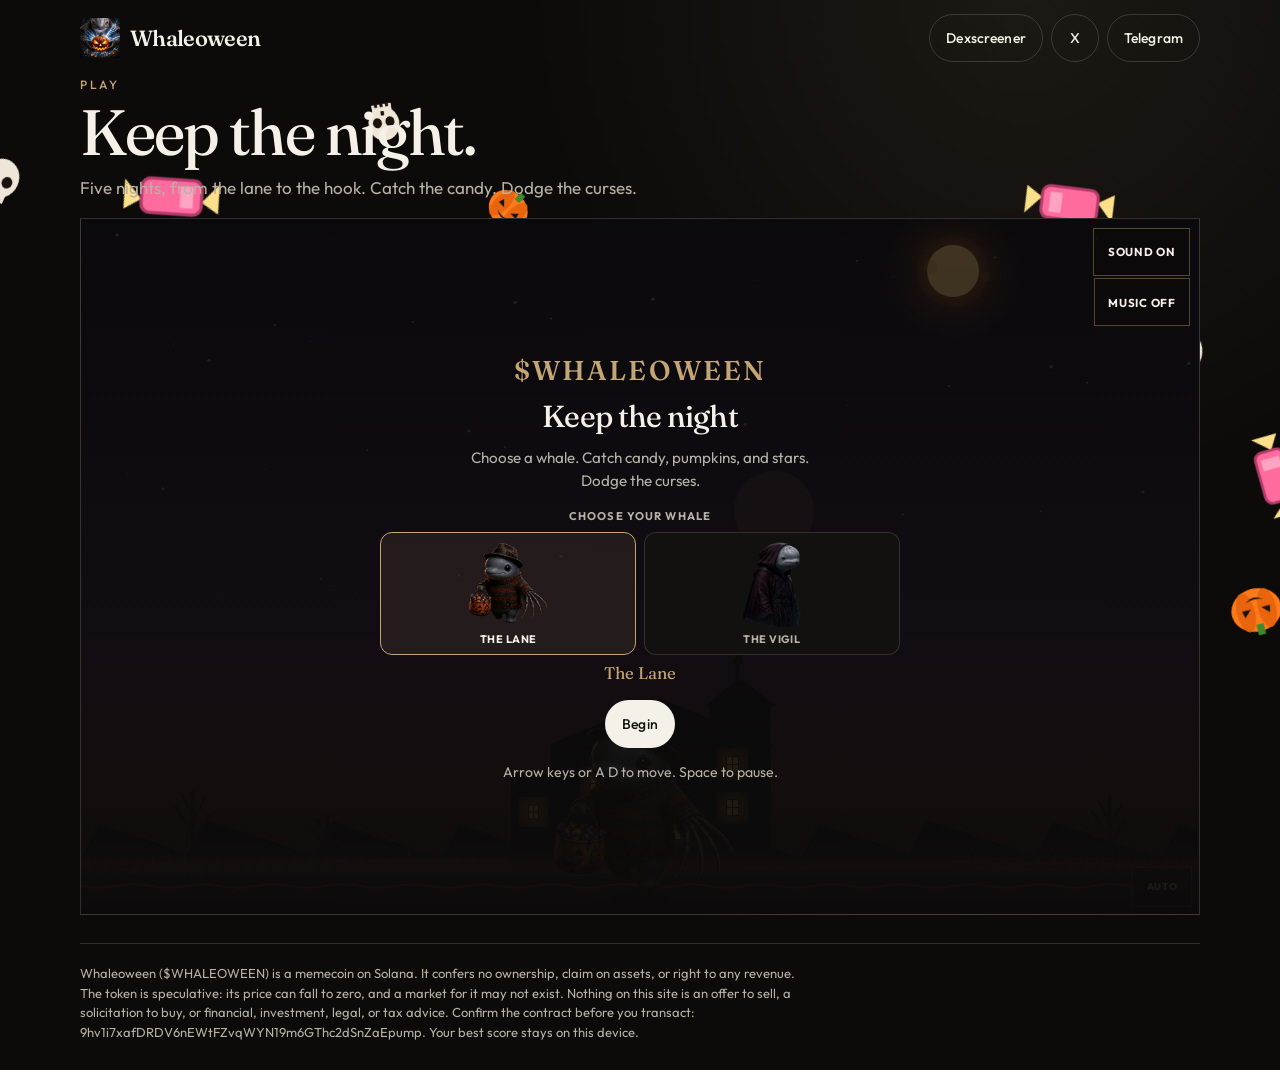
==== play/index.html @ c5975f63 "Add the treat hunt, songs, and live token details. Co-authored-by: Cursor <cursoragent@cursor.com>" ====
<!DOCTYPE html>
<html lang="en">
<head>
  <meta charset="utf-8">
  <meta name="viewport" content="width=device-width, initial-scale=1, viewport-fit=cover">
  <title>Keep the night — Whaleoween</title>
  <meta name="description" content="Keep the night. A five-night treat hunt for Whaleoween.">
  <meta name="theme-color" content="#0c0b0a">
  <meta name="color-scheme" content="dark">
  <meta name="apple-mobile-web-app-status-bar-style" content="black-translucent">
  <link rel="icon" href="data:image/svg+xml,%3Csvg xmlns='http://www.w3.org/2000/svg' viewBox='0 0 32 32'%3E%3Crect width='32' height='32' fill='%230c0b0a'/%3E%3Ctext x='16' y='22' text-anchor='middle' font-size='16' fill='%23f6f1e8' font-family='Georgia'%3EW%3C/text%3E%3C/svg%3E">
  <link rel="preconnect" href="https://fonts.googleapis.com">
  <link rel="preconnect" href="https://fonts.gstatic.com" crossorigin>
  <link href="https://fonts.googleapis.com/css2?family=Fraunces:opsz,wght@9..144,460;9..144,560&family=Outfit:wght@400;500;700;800&display=swap" rel="stylesheet">
  <link rel="stylesheet" href="game.css">
</head>
<body>
  <div class="page">
    <header>
      <a class="brand" href="../"><img src="../assets/mark.jpg" width="600" height="600" alt="">Whaleoween</a>
      <nav class="nav" aria-label="Whaleoween">
        <a class="btn" href="https://dexscreener.com/solana/9hv1i7xafDRDV6nEWtFZvqWYN19m6GThc2dSnZaEpump" target="_blank" rel="noopener noreferrer">Dexscreener<span class="sr"> (opens in a new tab)</span></a>
        <a class="btn" href="https://x.com/i/communities/2011205966444847116" target="_blank" rel="noopener noreferrer">X<span class="sr"> (opens in a new tab)</span></a>
        <a class="btn" href="https://t.me/getreadygo12" target="_blank" rel="noopener noreferrer">Telegram<span class="sr"> (opens in a new tab)</span></a>
      </nav>
    </header>
    <main>
      <section class="game-section" id="play">
        <div class="section-head">
          <p class="eyebrow">Play</p>
          <h1>Keep the night.</h1>
          <p>Five nights, from the lane to the hook. Catch the candy. Dodge the curses.</p>
        </div>
        <div class="game-shell">
          <div class="game-stage" aria-label="Whaleoween treat hunt">
            <canvas id="game" width="900" height="560" tabindex="0" aria-label="Game canvas. Arrow keys or A and D move. Space pauses."></canvas>
            <div class="game-overlay" id="overlay" data-screen="start">
              <div class="game-panel game-panel-start" id="panel-start">
                <p class="game-brand">$WHALEOWEEN</p>
                <h2>Keep the night</h2>
                <p class="game-lede">Choose a whale. Catch candy, pumpkins, and stars. Dodge the curses.</p>
                <div class="char-pick" id="char-pick">
                  <p class="char-pick-label">Choose your whale</p>
                  <div class="char-pick-grid" id="char-pick-grid" role="listbox" aria-label="Playable whales"></div>
                  <p class="char-pick-name" id="char-pick-name">The Lane</p>
                </div>
                <button class="btn" type="button" id="btn-start">Begin</button>
                <p class="game-hint">Arrow keys or A D to move. Space to pause.</p>
              </div>
              <div class="game-panel" id="panel-pause" hidden>
                <h2>The night waits</h2>
                <p class="game-lede">Resume when you are ready.</p>
                <div class="game-pause-actions">
                  <button class="btn" type="button" id="btn-resume">Resume</button>
                  <button class="btn btn-ghost" type="button" id="btn-pause-quit">Leave the lane</button>
                </div>
              </div>
              <div class="game-panel" id="panel-over" hidden>
                <p class="game-brand">$WHALEOWEEN</p>
                <h2 id="over-title">Dawn almost</h2>
                <p class="game-scoreline">Score <span id="final-score">0</span></p>
                <p class="game-best">Best <span id="best-score">0</span></p>
                <p class="game-lede" id="over-blurb">The lane will remember.</p>
                <button class="btn" type="button" id="btn-again">Play again</button>
              </div>
            </div>
            <div class="game-hud" id="hud" hidden>
              <div class="game-hud-item">
                <span class="game-hud-label">Night</span>
                <span class="game-hud-value" id="hud-level">1/5</span>
              </div>
              <div class="game-hud-item">
                <span class="game-hud-label">Score</span>
                <span class="game-hud-value" id="hud-score">0</span>
              </div>
              <div class="game-hud-item">
                <span class="game-hud-label">Lives</span>
                <span class="game-hud-value game-hud-lives" id="hud-lives">♥♥♥</span>
              </div>
              <div class="game-hud-item">
                <span class="game-hud-label">Time</span>
                <span class="game-hud-value" id="hud-time">40</span>
              </div>
              <div class="game-hud-item game-hud-combo">
                <span class="game-hud-label">Combo</span>
                <span class="game-hud-value" id="hud-combo">—</span>
              </div>
              <div class="game-hud-item game-hud-power">
                <span class="game-hud-label">Power</span>
                <span class="game-hud-value game-hud-power-val" id="hud-power">—</span>
              </div>
            </div>
            <button class="game-pause-btn" type="button" id="btn-pause" hidden>Pause</button>
            <button class="game-music" type="button" id="btn-music" aria-pressed="false">Music Off</button>
            <button class="game-mute" type="button" id="btn-mute" aria-pressed="false">Sound On</button>
            <button class="game-quality" type="button" id="btn-quality" aria-label="Graphics quality">Auto</button>
          </div>
          <p class="game-touch-hint" id="touch-hint" hidden>Slide to steer. The whale follows your finger.</p>
        </div>
      </section>
    </main>
    <footer>
      <p>Whaleoween ($WHALEOWEEN) is a memecoin on Solana. It confers no ownership, claim on assets, or right to any revenue. The token is speculative: its price can fall to zero, and a market for it may not exist. Nothing on this site is an offer to sell, a solicitation to buy, or financial, investment, legal, or tax advice. Confirm the contract before you transact: 9hv1i7xafDRDV6nEWtFZvqWYN19m6GThc2dSnZaEpump. Your best score stays on this device.</p>
    </footer>
  </div>
  <script src="../fall.js"></script>
  <script src="game.js"></script>
</body>
</html>
---- play/game.css ----
:root {
  --bg: #0c0b0a;
  --fg: #f6f1e8;
  --cream: #f6f1e8;
  --muted: #b7b1a6;
  --gold: #c4a574;
  --accent: #c4a574;
  --ink: #161412;
  --line: rgba(246, 241, 232, 0.16);
  --pumpkin: #e07a22;
  --candy: #f0d7a2;
  --curse: #d45b6a;
  --font-display: Fraunces, Georgia, serif;
  --font-body: Outfit, "Segoe UI", sans-serif;
  --ease: cubic-bezier(0.2, 0.7, 0.2, 1);
  --pad: max(20px, env(safe-area-inset-left));
  --pad-r: max(20px, env(safe-area-inset-right));
}

*, *::before, *::after { box-sizing: border-box; }

html {
  -webkit-text-size-adjust: 100%;
  text-size-adjust: 100%;
}

body {
  margin: 0;
  background:
    radial-gradient(900px 420px at 80% -10%, rgba(196, 165, 116, 0.09), transparent 55%),
    var(--bg);
  color: var(--cream);
  font-family: var(--font-body);
  font-size: 17px;
  line-height: 1.5;
  -webkit-font-smoothing: antialiased;
}

a { color: inherit; }
:focus-visible { outline: 2px solid var(--gold); outline-offset: 3px; }
::selection { background: var(--cream); color: var(--ink); }

.sr {
  position: absolute;
  width: 1px;
  height: 1px;
  padding: 0;
  margin: -1px;
  overflow: hidden;
  clip: rect(0, 0, 0, 0);
  white-space: nowrap;
  border: 0;
}

.fall {
  position: fixed;
  inset: 0;
  z-index: 0;
  width: 100%;
  height: 100%;
  pointer-events: none;
}
.page {
  position: relative;
  z-index: 1;
  width: min(1120px, calc(100% - var(--pad) - var(--pad-r)));
  margin: 0 auto;
}

header {
  display: flex;
  align-items: center;
  justify-content: space-between;
  gap: 16px 24px;
  padding: max(14px, env(safe-area-inset-top)) 0 14px;
}

.brand {
  display: inline-flex;
  align-items: center;
  gap: 10px;
  min-width: 0;
  font-family: Fraunces, Georgia, serif;
  font-weight: 560;
  font-size: 22px;
  letter-spacing: -0.03em;
  text-decoration: none;
  color: inherit;
}
.brand img {
  width: 40px;
  height: 40px;
  max-width: 40px;
  flex: 0 0 auto;
  object-fit: contain;
  background: transparent;
}

.nav { display: flex; flex-wrap: wrap; gap: 8px; }

.btn {
  display: inline-flex;
  align-items: center;
  justify-content: center;
  min-width: 48px;
  min-height: 48px;
  padding: 0 16px;
  border: 1px solid var(--line);
  border-radius: 999px;
  background: var(--cream);
  color: var(--ink);
  font-family: var(--font-body);
  font-size: 14px;
  font-weight: 500;
  letter-spacing: 0.01em;
  text-decoration: none;
  cursor: pointer;
  touch-action: manipulation;
  -webkit-tap-highlight-color: transparent;
}

.nav .btn,
.btn-ghost {
  background: transparent;
  color: var(--cream);
}

.btn:hover { border-color: var(--cream); }
.nav .btn:hover,
.btn-ghost:hover { border-color: var(--cream); }
.btn:active { background: rgba(246, 241, 232, 0.08); }

.section-head { max-width: 36rem; padding-bottom: 18px; }
.eyebrow {
  margin: 0;
  color: var(--gold);
  font-size: 12px;
  font-weight: 500;
  letter-spacing: 0.22em;
  text-transform: uppercase;
}
.section-head h1,
.game-panel h2 {
  margin: 8px 0 0;
  font-family: var(--font-display);
  font-weight: 460;
  letter-spacing: -0.03em;
}
.section-head h1 {
  font-size: clamp(40px, 6vw, 64px);
  line-height: 0.95;
}
.section-head p:last-child {
  margin: 12px 0 0;
  color: var(--muted);
}

footer {
  border-top: 1px solid var(--line);
  margin-top: 28px;
  padding: 20px 0 calc(28px + env(safe-area-inset-bottom));
  color: var(--muted);
  font-size: 13px;
}
footer p { margin: 0; max-width: 46rem; overflow-wrap: anywhere; }

.game-section { overscroll-behavior: contain; }
.game-shell { display: grid; gap: 0.85rem; }

.game-stage {
  position: relative;
  border: 1px solid var(--line);
  background:
    radial-gradient(ellipse 50% 40% at 80% 10%, rgba(196, 165, 116, 0.14), transparent 55%),
    linear-gradient(180deg, #161412 0%, #0c0b0a 100%);
  overflow: hidden;
  aspect-ratio: 900 / 560;
  touch-action: none;
  -webkit-tap-highlight-color: transparent;
  transform: translateZ(0);
  contain: layout paint;
}

#game {
  display: block;
  width: 100%;
  height: 100%;
  touch-action: none;
  outline: none;
  -webkit-user-select: none;
  user-select: none;
}

.game-overlay {
  position: absolute;
  inset: 0;
  z-index: 6;
  display: grid;
  place-items: center;
  align-content: center;
  padding: 0.75rem 1rem;
  overflow-y: auto;
  -webkit-overflow-scrolling: touch;
  background: linear-gradient(180deg, rgba(12, 11, 10, 0.78), rgba(12, 11, 10, 0.92));
}

.game-overlay[hidden],
.game-panel[hidden],
.game-hud[hidden],
.game-touch-hint[hidden],
.game-pause-btn[hidden] { display: none !important; }

.game-panel {
  width: min(420px, 100%);
  text-align: center;
  animation: game-panel-in 0.55s var(--ease) both;
}

.game-panel-start {
  width: min(520px, 100%);
}

.game-panel h2 {
  margin: 0.2rem 0 0.45rem;
  font-size: clamp(1.4rem, 3.5vw, 1.9rem);
}

.game-brand {
  margin: 0;
  font-family: var(--font-display);
  font-weight: 560;
  font-size: clamp(1.3rem, 3vw, 1.7rem);
  letter-spacing: 0.08em;
  color: var(--gold);
}

.game-lede {
  margin: 0 auto 1rem;
  max-width: 34ch;
  color: var(--muted);
  font-size: 0.95rem;
}

.char-pick { display: grid; gap: 0.4rem; margin: 0 0 0.85rem; }
.char-pick-label {
  margin: 0;
  color: var(--muted);
  font-size: 0.7rem;
  font-weight: 700;
  letter-spacing: 0.1em;
  text-transform: uppercase;
}

.char-pick-grid {
  display: grid;
  grid-template-columns: repeat(2, minmax(0, 1fr));
  gap: 0.45rem;
}

.char-option {
  appearance: none;
  border: 1px solid rgba(246, 241, 232, 0.14);
  background: #12110f;
  color: var(--fg);
  min-height: 48px;
  padding: 0.55rem 0.35rem 0.5rem;
  cursor: pointer;
  display: grid;
  gap: 0.35rem;
  justify-items: center;
  border-radius: 12px;
  font-family: var(--font-body);
  -webkit-tap-highlight-color: transparent;
}

.char-option img {
  width: 78px;
  height: 86px;
  object-fit: contain;
  object-position: center bottom;
}
.char-option span {
  font-size: 0.68rem;
  font-weight: 700;
  letter-spacing: 0.04em;
  text-transform: uppercase;
  color: var(--muted);
  line-height: 1.2;
}

.whale-mark {
  width: 76px;
  height: 40px;
  border-radius: 40px 46px 34px 30px;
  background: #8d9198;
  position: relative;
  text-transform: none !important;
  letter-spacing: 0 !important;
  font-size: 0 !important;
}

.whale-mark::before {
  content: "";
  position: absolute;
  left: -8px;
  top: 10px;
  width: 16px;
  height: 18px;
  background: inherit;
  clip-path: polygon(100% 20%, 0 0, 18% 50%, 0 100%, 100% 75%);
}

.whale-mark::after {
  content: "";
  position: absolute;
  left: 18px;
  top: -8px;
  width: 28px;
  height: 10px;
  background: #5c3a22;
  border-radius: 8px 10px 2px 2px;
}

.whale-mark[data-look="vigil"] { background: #f4f0e6; }
.whale-mark[data-look="vigil"]::after {
  left: 14px;
  top: -10px;
  width: 34px;
  height: 16px;
  background: #6e2433;
  border-radius: 16px 16px 4px 4px;
}

.whale-mark[data-look="knight"] { background: #2a2e36; }
.whale-mark[data-look="knight"]::after {
  left: -2px;
  top: 4px;
  width: 18px;
  height: 28px;
  background: #3d245c;
  border-radius: 10px 2px 12px 4px;
  box-shadow: inset 0 0 0 8px transparent, 22px 6px 0 -4px #e07a22;
}

.char-option.is-active {
  border-color: var(--gold);
  background: rgba(196, 165, 116, 0.1);
}

.char-option.is-active span { color: var(--fg); }

.char-pick-name {
  margin: 0;
  font-family: var(--font-display);
  font-size: 1.05rem;
  color: var(--gold);
  min-height: 1.25em;
}

.game-scoreline {
  margin: 0 0 0.35rem;
  font-size: clamp(1.4rem, 3.5vw, 1.9rem);
  font-weight: 700;
  color: var(--candy);
}

.game-best { margin: 0 0 0.65rem; color: var(--muted); }
.game-best span { color: var(--gold); font-weight: 700; }

.game-hint, .game-touch-hint {
  margin: 0.85rem 0 0;
  color: var(--muted);
  font-size: 0.88rem;
}

.game-hud {
  position: absolute;
  top: 0.55rem;
  left: 50%;
  transform: translateX(-50%);
  z-index: 4;
  display: flex;
  flex-wrap: wrap;
  justify-content: center;
  gap: 0.35rem 0.55rem;
  width: min(calc(100% - 11rem), 460px);
  padding: 0.35rem 0.5rem;
  border: 1px solid rgba(196, 165, 116, 0.28);
  background: rgba(12, 11, 10, 0.72);
  pointer-events: none;
  user-select: none;
}

.game-hud-item { display: grid; gap: 0.05rem; justify-items: center; min-width: 2.6rem; }
.game-hud-label {
  color: var(--muted);
  font-size: 0.58rem;
  font-weight: 700;
  letter-spacing: 0.06em;
  text-transform: uppercase;
  line-height: 1;
}
.game-hud-value {
  font-size: 0.95rem;
  font-weight: 800;
  color: var(--gold);
  font-variant-numeric: tabular-nums;
  line-height: 1.15;
}
.game-hud-lives { color: var(--curse); letter-spacing: 0.04em; font-size: 0.88rem; }
.game-hud-value.is-hot { color: var(--pumpkin); }
.game-hud-value.is-urgent { color: var(--curse); }
.game-hud-power-val {
  font-size: 0.78rem !important;
  color: #d7c4a3;
  max-width: 9ch;
  overflow: hidden;
  text-overflow: ellipsis;
  white-space: nowrap;
}

.game-pause-btn,
.game-mute,
.game-music,
.game-quality {
  position: absolute;
  z-index: 5;
  appearance: none;
  border: 1px solid rgba(196, 165, 116, 0.4);
  background: rgba(12, 11, 10, 0.72);
  color: var(--cream);
  font-family: var(--font-body);
  font-size: 0.72rem;
  font-weight: 700;
  letter-spacing: 0.06em;
  text-transform: uppercase;
  min-height: 48px;
  min-width: 48px;
  padding: 0 0.85rem;
  cursor: pointer;
  touch-action: manipulation;
  -webkit-tap-highlight-color: transparent;
}

.game-pause-btn { top: 0.55rem; left: 0.55rem; }
.game-mute { top: 0.55rem; right: 0.55rem; z-index: 7; }
.game-music { top: 3.7rem; right: 0.55rem; z-index: 7; }
.game-music[aria-pressed="true"] {
  color: var(--gold);
  border-color: var(--gold);
}
.game-quality {
  bottom: 0.45rem;
  right: 0.45rem;
  min-height: 40px;
  font-size: 0.62rem;
  opacity: 0.85;
}
.game-mute[aria-pressed="true"] { color: var(--muted); }

.game-pause-actions {
  display: grid;
  gap: 0.65rem;
  justify-items: center;
}
.game-pause-actions .btn { min-width: min(220px, 100%); }

@keyframes game-panel-in {
  from { opacity: 0; transform: translateY(12px); }
  to { opacity: 1; transform: translateY(0); }
}

@media (max-width: 800px) {
  .game-stage { aspect-ratio: 3 / 4; }
  .game-hint { display: none; }
  .game-touch-hint:not([hidden]) { display: block; text-align: center; }
  .game-hud {
    top: 7.6rem;
    width: min(calc(100% - 1rem), 420px);
  }
  .nav .btn { min-height: 44px; padding: 0 12px; }
}

@media (prefers-reduced-motion: reduce) {
  .game-panel { animation: none; }
}
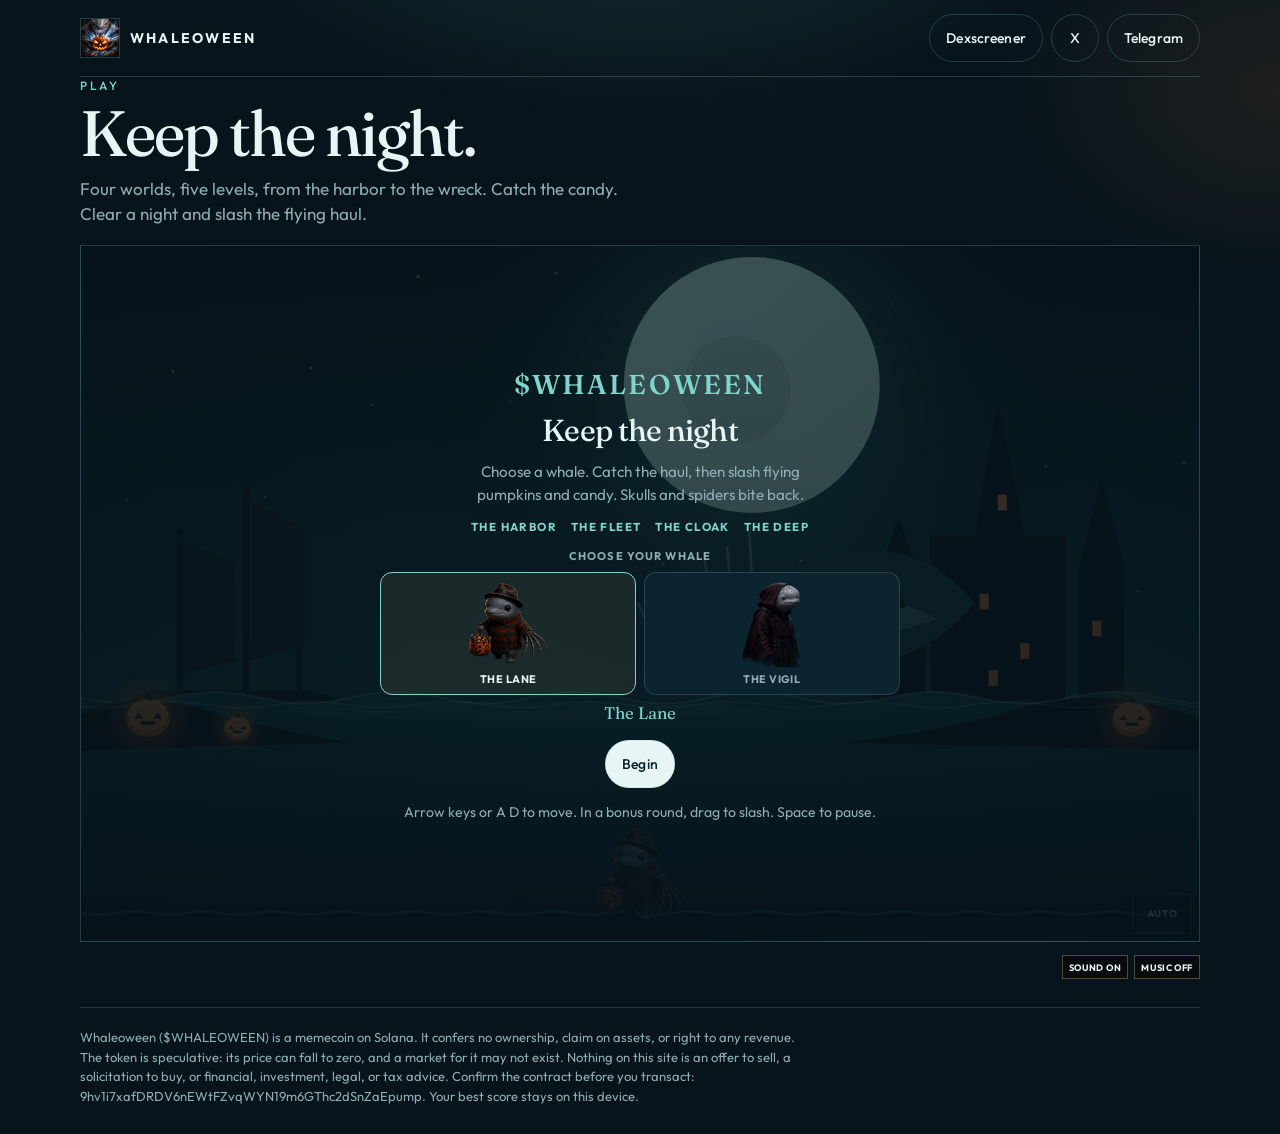
==== commit adefc996: "Give the night an ocean look, a live chart, and an album, and open a bonus round after each level. C" ====
--- a/play/index.html
+++ b/play/index.html
@@ -4,8 +4,8 @@
   <meta charset="utf-8">
   <meta name="viewport" content="width=device-width, initial-scale=1, viewport-fit=cover">
   <title>Keep the night — Whaleoween</title>
-  <meta name="description" content="Keep the night. A five-night treat hunt for Whaleoween.">
-  <meta name="theme-color" content="#0c0b0a">
+  <meta name="description" content="Keep the night. Four ocean worlds and five levels for Whaleoween.">
+  <meta name="theme-color" content="#07141c">
   <meta name="color-scheme" content="dark">
   <meta name="apple-mobile-web-app-status-bar-style" content="black-translucent">
   <link rel="icon" href="data:image/svg+xml,%3Csvg xmlns='http://www.w3.org/2000/svg' viewBox='0 0 32 32'%3E%3Crect width='32' height='32' fill='%230c0b0a'/%3E%3Ctext x='16' y='22' text-anchor='middle' font-size='16' fill='%23f6f1e8' font-family='Georgia'%3EW%3C/text%3E%3C/svg%3E">
@@ -29,30 +29,36 @@
         <div class="section-head">
           <p class="eyebrow">Play</p>
           <h1>Keep the night.</h1>
-          <p>Five nights, from the lane to the hook. Catch the candy. Dodge the curses.</p>
+          <p>Four worlds, five levels, from the harbor to the wreck. Catch the candy. Clear a night and slash the flying haul.</p>
         </div>
         <div class="game-shell">
           <div class="game-stage" aria-label="Whaleoween treat hunt">
-            <canvas id="game" width="900" height="560" tabindex="0" aria-label="Game canvas. Arrow keys or A and D move. Space pauses."></canvas>
+            <canvas id="game" width="900" height="560" tabindex="0" aria-label="Game canvas. Arrow keys or A and D move. Drag to slash in a bonus round. Space pauses."></canvas>
             <div class="game-overlay" id="overlay" data-screen="start">
               <div class="game-panel game-panel-start" id="panel-start">
                 <p class="game-brand">$WHALEOWEEN</p>
                 <h2>Keep the night</h2>
-                <p class="game-lede">Choose a whale. Catch candy, pumpkins, and stars. Dodge the curses.</p>
+                <p class="game-lede">Choose a whale. Catch the haul, then slash flying pumpkins and candy. Skulls and spiders bite back.</p>
+                <ul class="worlds">
+                  <li>The Harbor</li>
+                  <li>The Fleet</li>
+                  <li>The Cloak</li>
+                  <li>The Deep</li>
+                </ul>
                 <div class="char-pick" id="char-pick">
                   <p class="char-pick-label">Choose your whale</p>
                   <div class="char-pick-grid" id="char-pick-grid" role="listbox" aria-label="Playable whales"></div>
                   <p class="char-pick-name" id="char-pick-name">The Lane</p>
                 </div>
                 <button class="btn" type="button" id="btn-start">Begin</button>
-                <p class="game-hint">Arrow keys or A D to move. Space to pause.</p>
+                <p class="game-hint">Arrow keys or A D to move. In a bonus round, drag to slash. Space to pause.</p>
               </div>
               <div class="game-panel" id="panel-pause" hidden>
                 <h2>The night waits</h2>
                 <p class="game-lede">Resume when you are ready.</p>
                 <div class="game-pause-actions">
                   <button class="btn" type="button" id="btn-resume">Resume</button>
-                  <button class="btn btn-ghost" type="button" id="btn-pause-quit">Leave the lane</button>
+                  <button class="btn btn-ghost" type="button" id="btn-pause-quit">Leave the night</button>
                 </div>
               </div>
               <div class="game-panel" id="panel-over" hidden>
@@ -66,7 +72,7 @@
             </div>
             <div class="game-hud" id="hud" hidden>
               <div class="game-hud-item">
-                <span class="game-hud-label">Night</span>
+                <span class="game-hud-label">Level</span>
                 <span class="game-hud-value" id="hud-level">1/5</span>
               </div>
               <div class="game-hud-item">
@@ -91,9 +97,11 @@
               </div>
             </div>
             <button class="game-pause-btn" type="button" id="btn-pause" hidden>Pause</button>
+            <button class="game-quality" type="button" id="btn-quality" aria-label="Graphics quality">Auto</button>
+          </div>
+          <div class="game-audio">
+            <button class="game-mute" type="button" id="btn-mute" aria-pressed="false">Sound On</button>
             <button class="game-music" type="button" id="btn-music" aria-pressed="false">Music Off</button>
-            <button class="game-mute" type="button" id="btn-mute" aria-pressed="false">Sound On</button>
-            <button class="game-quality" type="button" id="btn-quality" aria-label="Graphics quality">Auto</button>
           </div>
           <p class="game-touch-hint" id="touch-hint" hidden>Slide to steer. The whale follows your finger.</p>
         </div>
--- a/play/game.css
+++ b/play/game.css
@@ -1,12 +1,12 @@
 :root {
-  --bg: #0c0b0a;
-  --fg: #f6f1e8;
-  --cream: #f6f1e8;
-  --muted: #b7b1a6;
-  --gold: #c4a574;
-  --accent: #c4a574;
-  --ink: #161412;
-  --line: rgba(246, 241, 232, 0.16);
+  --bg: #07141c;
+  --fg: #e7f6f4;
+  --cream: #e7f6f4;
+  --muted: #8fadb3;
+  --gold: #7fd4cb;
+  --accent: #e8843a;
+  --ink: #062027;
+  --line: rgba(127, 212, 203, 0.22);
   --pumpkin: #e07a22;
   --candy: #f0d7a2;
   --curse: #d45b6a;
@@ -27,7 +27,8 @@
 body {
   margin: 0;
   background:
-    radial-gradient(900px 420px at 80% -10%, rgba(196, 165, 116, 0.09), transparent 55%),
+    radial-gradient(820px 440px at 50% -12%, rgba(127, 212, 203, 0.16), transparent 58%),
+    radial-gradient(520px 360px at 100% 8%, rgba(232, 132, 58, 0.1), transparent 55%),
     var(--bg);
   color: var(--cream);
   font-family: var(--font-body);
@@ -59,6 +60,8 @@
   width: 100%;
   height: 100%;
   pointer-events: none;
+  overflow: hidden;
+  contain: paint;
 }
 .page {
   position: relative;
@@ -73,6 +76,7 @@
   justify-content: space-between;
   gap: 16px 24px;
   padding: max(14px, env(safe-area-inset-top)) 0 14px;
+  border-bottom: 1px solid var(--line);
 }
 
 .brand {
@@ -80,10 +84,11 @@
   align-items: center;
   gap: 10px;
   min-width: 0;
-  font-family: Fraunces, Georgia, serif;
-  font-weight: 560;
-  font-size: 22px;
-  letter-spacing: -0.03em;
+  font-family: Outfit, "Segoe UI", sans-serif;
+  font-weight: 700;
+  font-size: 14px;
+  letter-spacing: 0.16em;
+  text-transform: uppercase;
   text-decoration: none;
   color: inherit;
 }
@@ -94,6 +99,7 @@
   flex: 0 0 auto;
   object-fit: contain;
   background: transparent;
+  border: 1px solid var(--line);
 }
 
 .nav { display: flex; flex-wrap: wrap; gap: 8px; }
@@ -171,8 +177,8 @@
   position: relative;
   border: 1px solid var(--line);
   background:
-    radial-gradient(ellipse 50% 40% at 80% 10%, rgba(196, 165, 116, 0.14), transparent 55%),
-    linear-gradient(180deg, #161412 0%, #0c0b0a 100%);
+    radial-gradient(ellipse 50% 40% at 80% 10%, rgba(127, 212, 203, 0.16), transparent 55%),
+    linear-gradient(180deg, #0c2430 0%, #07141c 100%);
   overflow: hidden;
   aspect-ratio: 900 / 560;
   touch-action: none;
@@ -201,7 +207,7 @@
   padding: 0.75rem 1rem;
   overflow-y: auto;
   -webkit-overflow-scrolling: touch;
-  background: linear-gradient(180deg, rgba(12, 11, 10, 0.78), rgba(12, 11, 10, 0.92));
+  background: linear-gradient(180deg, rgba(7, 20, 28, 0.72), rgba(7, 20, 28, 0.88));
 }
 
 .game-overlay[hidden],
@@ -234,8 +240,22 @@
   color: var(--gold);
 }
 
+.worlds {
+  display: flex;
+  flex-wrap: wrap;
+  justify-content: center;
+  gap: 6px 14px;
+  list-style: none;
+  margin: 0 0 0.85rem;
+  padding: 0;
+  color: var(--gold);
+  font-size: 0.72rem;
+  font-weight: 700;
+  letter-spacing: 0.12em;
+  text-transform: uppercase;
+}
 .game-lede {
-  margin: 0 auto 1rem;
+  margin: 0 auto 0.7rem;
   max-width: 34ch;
   color: var(--muted);
   font-size: 0.95rem;
@@ -260,7 +280,7 @@
 .char-option {
   appearance: none;
   border: 1px solid rgba(246, 241, 232, 0.14);
-  background: #12110f;
+  background: #0c2430;
   color: var(--fg);
   min-height: 48px;
   padding: 0.55rem 0.35rem 0.5rem;
@@ -420,8 +440,6 @@
 }
 
 .game-pause-btn,
-.game-mute,
-.game-music,
 .game-quality {
   position: absolute;
   z-index: 5;
@@ -443,8 +461,28 @@
 }
 
 .game-pause-btn { top: 0.55rem; left: 0.55rem; }
-.game-mute { top: 0.55rem; right: 0.55rem; z-index: 7; }
-.game-music { top: 3.7rem; right: 0.55rem; z-index: 7; }
+.game-audio {
+  display: flex;
+  justify-content: flex-end;
+  gap: 0.35rem;
+}
+.game-mute,
+.game-music {
+  appearance: none;
+  border: 1px solid rgba(196, 165, 116, 0.4);
+  background: rgba(12, 11, 10, 0.72);
+  color: var(--cream);
+  font-family: var(--font-body);
+  font-size: 0.58rem;
+  font-weight: 700;
+  letter-spacing: 0.04em;
+  text-transform: uppercase;
+  min-height: 24px;
+  padding: 0 0.4rem;
+  cursor: pointer;
+  touch-action: manipulation;
+  -webkit-tap-highlight-color: transparent;
+}
 .game-music[aria-pressed="true"] {
   color: var(--gold);
   border-color: var(--gold);
@@ -475,8 +513,8 @@
   .game-hint { display: none; }
   .game-touch-hint:not([hidden]) { display: block; text-align: center; }
   .game-hud {
-    top: 7.6rem;
-    width: min(calc(100% - 1rem), 420px);
+    top: 0.55rem;
+    width: min(calc(100% - 8rem), 420px);
   }
   .nav .btn { min-height: 44px; padding: 0 12px; }
 }
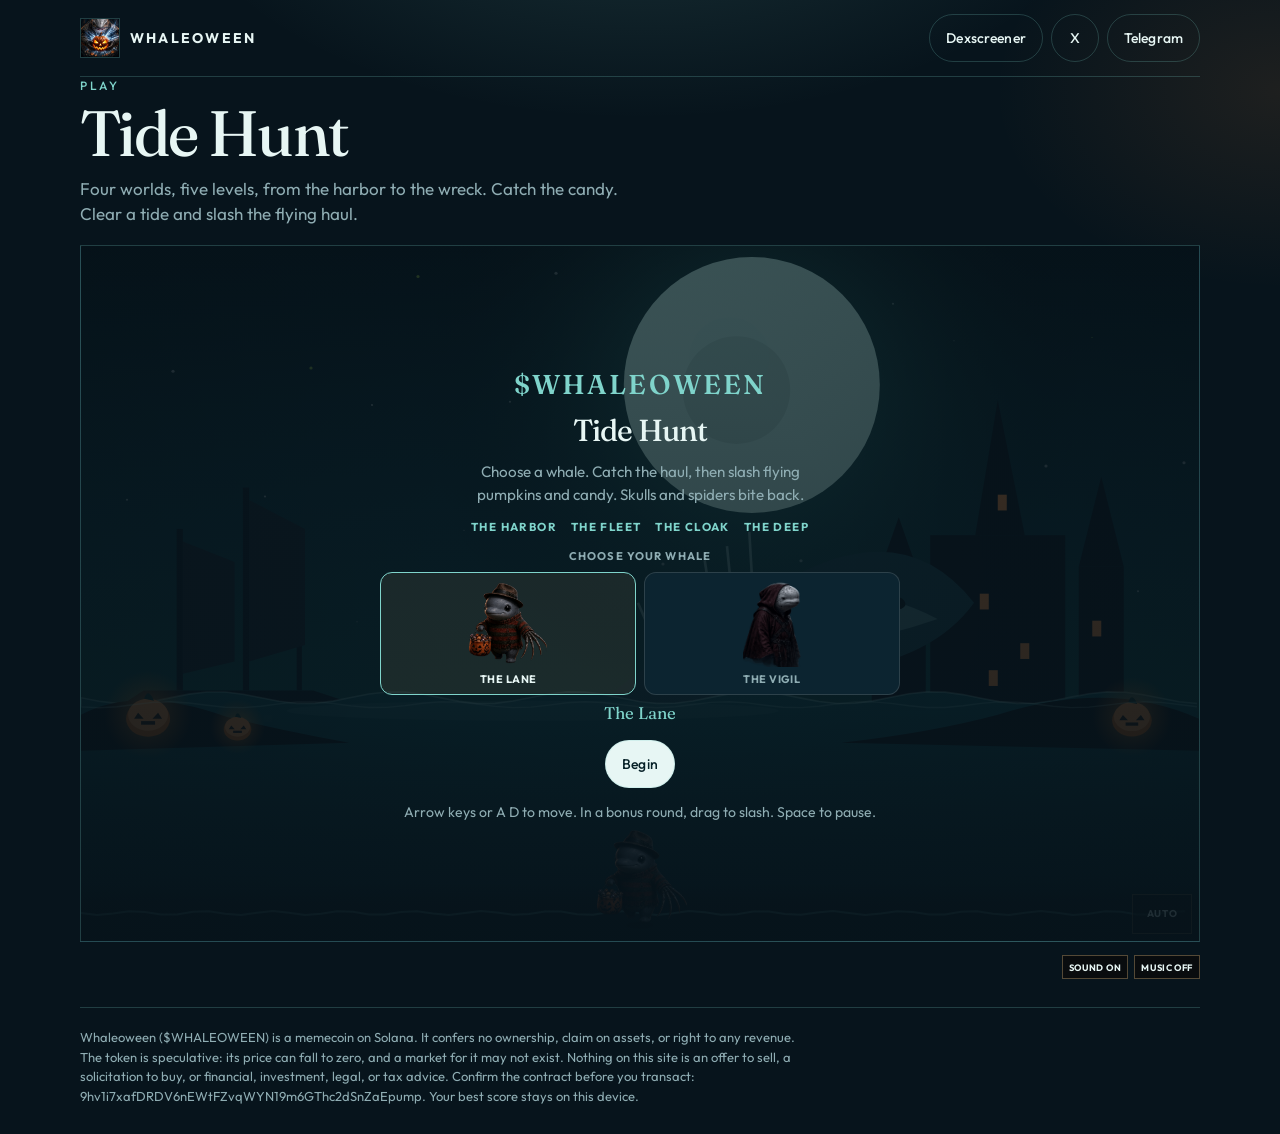
==== commit 2597a2e1: "Rename the game Tide Hunt and let players share a named score card on X. Co-authored-by: Cursor <cur" ====
--- a/play/index.html
+++ b/play/index.html
@@ -3,8 +3,8 @@
 <head>
   <meta charset="utf-8">
   <meta name="viewport" content="width=device-width, initial-scale=1, viewport-fit=cover">
-  <title>Keep the night — Whaleoween</title>
-  <meta name="description" content="Keep the night. Four ocean worlds and five levels for Whaleoween.">
+  <title>Tide Hunt — Whaleoween</title>
+  <meta name="description" content="Tide Hunt. Four ocean worlds and five levels for Whaleoween.">
   <meta name="theme-color" content="#07141c">
   <meta name="color-scheme" content="dark">
   <meta name="apple-mobile-web-app-status-bar-style" content="black-translucent">
@@ -28,16 +28,16 @@
       <section class="game-section" id="play">
         <div class="section-head">
           <p class="eyebrow">Play</p>
-          <h1>Keep the night.</h1>
-          <p>Four worlds, five levels, from the harbor to the wreck. Catch the candy. Clear a night and slash the flying haul.</p>
+          <h1>Tide Hunt</h1>
+          <p>Four worlds, five levels, from the harbor to the wreck. Catch the candy. Clear a tide and slash the flying haul.</p>
         </div>
         <div class="game-shell">
-          <div class="game-stage" aria-label="Whaleoween treat hunt">
+          <div class="game-stage" aria-label="Tide Hunt">
             <canvas id="game" width="900" height="560" tabindex="0" aria-label="Game canvas. Arrow keys or A and D move. Drag to slash in a bonus round. Space pauses."></canvas>
             <div class="game-overlay" id="overlay" data-screen="start">
               <div class="game-panel game-panel-start" id="panel-start">
                 <p class="game-brand">$WHALEOWEEN</p>
-                <h2>Keep the night</h2>
+                <h2>Tide Hunt</h2>
                 <p class="game-lede">Choose a whale. Catch the haul, then slash flying pumpkins and candy. Skulls and spiders bite back.</p>
                 <ul class="worlds">
                   <li>The Harbor</li>
@@ -54,11 +54,11 @@
                 <p class="game-hint">Arrow keys or A D to move. In a bonus round, drag to slash. Space to pause.</p>
               </div>
               <div class="game-panel" id="panel-pause" hidden>
-                <h2>The night waits</h2>
+                <h2>The tide waits</h2>
                 <p class="game-lede">Resume when you are ready.</p>
                 <div class="game-pause-actions">
                   <button class="btn" type="button" id="btn-resume">Resume</button>
-                  <button class="btn btn-ghost" type="button" id="btn-pause-quit">Leave the night</button>
+                  <button class="btn btn-ghost" type="button" id="btn-pause-quit">Leave the hunt</button>
                 </div>
               </div>
               <div class="game-panel" id="panel-over" hidden>
@@ -67,6 +67,16 @@
                 <p class="game-scoreline">Score <span id="final-score">0</span></p>
                 <p class="game-best">Best <span id="best-score">0</span></p>
                 <p class="game-lede" id="over-blurb">The lane will remember.</p>
+                <img class="score-card" id="score-card" alt="" hidden>
+                <label class="score-name">
+                  <span class="sr">Your name on the score card</span>
+                  <input id="score-name" type="text" name="player" maxlength="24" placeholder="Add your name" autocomplete="nickname" enterkeyhint="done" spellcheck="false">
+                </label>
+                <div class="score-share">
+                  <button class="btn" type="button" id="btn-share-x">Share on X</button>
+                  <button class="btn btn-ghost" type="button" id="btn-download-card">Download card</button>
+                </div>
+                <p class="score-share-note" id="score-share-note" aria-live="polite"></p>
                 <button class="btn" type="button" id="btn-again">Play again</button>
               </div>
             </div>
--- a/play/game.css
+++ b/play/game.css
@@ -387,6 +387,49 @@
 .game-best { margin: 0 0 0.65rem; color: var(--muted); }
 .game-best span { color: var(--gold); font-weight: 700; }
 
+.score-card {
+  display: block;
+  width: min(220px, 78%);
+  max-height: 168px;
+  margin: 0.2rem auto 0.7rem;
+  object-fit: contain;
+  background: #062027;
+  border: 1px solid var(--line);
+}
+.score-card[hidden] { display: none; }
+.score-name {
+  display: block;
+  width: min(260px, 100%);
+  margin: 0 auto 0.55rem;
+}
+.score-name input {
+  width: 100%;
+  min-height: 48px;
+  padding: 0 14px;
+  border: 1px solid var(--line);
+  border-radius: 999px;
+  background: rgba(6, 32, 39, 0.72);
+  color: var(--cream);
+  font-family: inherit;
+  font-size: 16px;
+  text-align: center;
+}
+.score-name input::placeholder { color: var(--muted); }
+.score-share {
+  display: flex;
+  flex-wrap: wrap;
+  justify-content: center;
+  gap: 0.5rem;
+  margin: 0 0 0.45rem;
+}
+.score-share .btn { min-width: 128px; }
+.score-share-note {
+  margin: 0 0 0.7rem;
+  min-height: 0;
+  color: var(--muted);
+  font-size: 0.78rem;
+}
+
 .game-hint, .game-touch-hint {
   margin: 0.85rem 0 0;
   color: var(--muted);
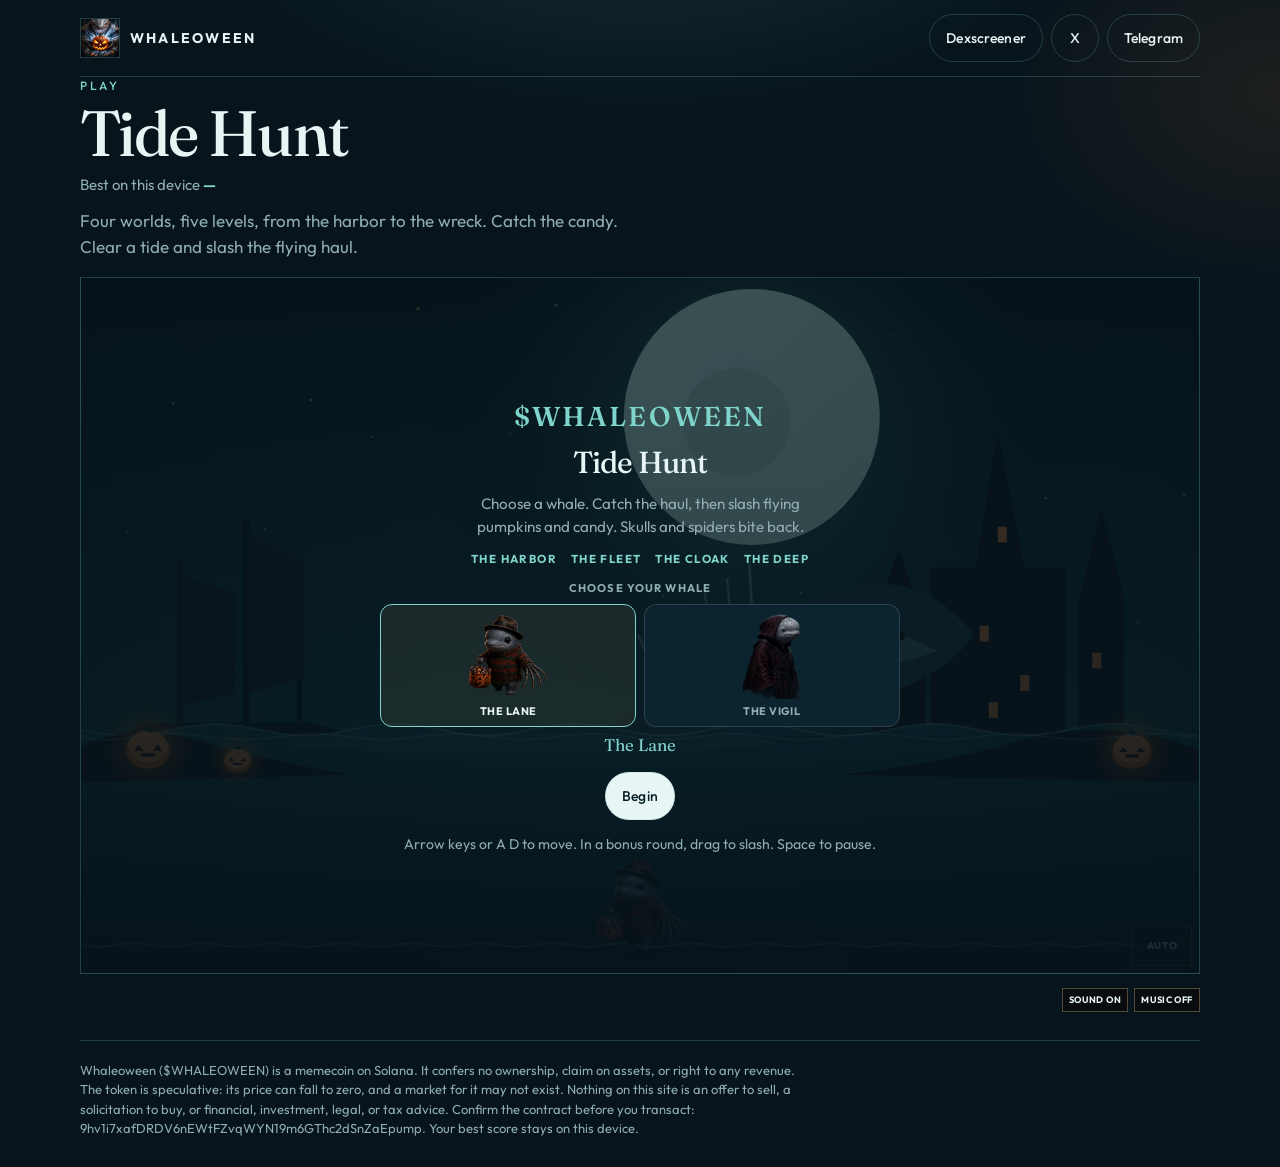
==== commit 962292a7: "Show the saved best score, include #Whaleoween when sharing, and give phones a larger play area. Co-" ====
--- a/play/index.html
+++ b/play/index.html
@@ -29,6 +29,7 @@
         <div class="section-head">
           <p class="eyebrow">Play</p>
           <h1>Tide Hunt</h1>
+          <p class="device-best">Best on this device <span data-best>—</span> <span class="device-best-new" data-best-note hidden>New best</span></p>
           <p>Four worlds, five levels, from the harbor to the wreck. Catch the candy. Clear a tide and slash the flying haul.</p>
         </div>
         <div class="game-shell">
@@ -65,18 +66,8 @@
                 <p class="game-brand">$WHALEOWEEN</p>
                 <h2 id="over-title">Dawn almost</h2>
                 <p class="game-scoreline">Score <span id="final-score">0</span></p>
-                <p class="game-best">Best <span id="best-score">0</span></p>
+                <p class="game-best">Best <span id="best-score" data-best>—</span></p>
                 <p class="game-lede" id="over-blurb">The lane will remember.</p>
-                <img class="score-card" id="score-card" alt="" hidden>
-                <label class="score-name">
-                  <span class="sr">Your name on the score card</span>
-                  <input id="score-name" type="text" name="player" maxlength="24" placeholder="Add your name" autocomplete="nickname" enterkeyhint="done" spellcheck="false">
-                </label>
-                <div class="score-share">
-                  <button class="btn" type="button" id="btn-share-x">Share on X</button>
-                  <button class="btn btn-ghost" type="button" id="btn-download-card">Download card</button>
-                </div>
-                <p class="score-share-note" id="score-share-note" aria-live="polite"></p>
                 <button class="btn" type="button" id="btn-again">Play again</button>
               </div>
             </div>
@@ -106,14 +97,28 @@
                 <span class="game-hud-value game-hud-power-val" id="hud-power">—</span>
               </div>
             </div>
-            <button class="game-pause-btn" type="button" id="btn-pause" hidden>Pause</button>
             <button class="game-quality" type="button" id="btn-quality" aria-label="Graphics quality">Auto</button>
           </div>
-          <div class="game-audio">
-            <button class="game-mute" type="button" id="btn-mute" aria-pressed="false">Sound On</button>
-            <button class="game-music" type="button" id="btn-music" aria-pressed="false">Music Off</button>
+          <div class="game-dock">
+            <button class="game-pause-btn" type="button" id="btn-pause" hidden>Pause</button>
+            <div class="game-audio">
+              <button class="game-mute" type="button" id="btn-mute" aria-pressed="false">Sound On</button>
+              <button class="game-music" type="button" id="btn-music" aria-pressed="false">Music Off</button>
+            </div>
           </div>
           <p class="game-touch-hint" id="touch-hint" hidden>Slide to steer. The whale follows your finger.</p>
+          <section class="score-share-panel" id="score-share-panel" hidden>
+            <img class="score-card" id="score-card" alt="" hidden>
+            <p class="device-best device-best-share">Best on this device <span data-best>—</span> <span class="device-best-new" data-best-note hidden>New best</span></p>
+            <label class="score-name" for="score-name">Your name</label>
+            <input id="score-name" type="text" name="player" maxlength="24" placeholder="Add your name" autocomplete="nickname" enterkeyhint="done" spellcheck="false">
+            <p class="score-tags">#Whaleoween #Tidehunt #beatmyscore</p>
+            <div class="score-share">
+              <button class="btn" type="button" id="btn-share-x">Share on X</button>
+              <button class="btn btn-ghost" type="button" id="btn-download-card">Download card</button>
+            </div>
+            <p class="score-share-note" id="score-share-note" aria-live="polite"></p>
+          </section>
         </div>
       </section>
     </main>
--- a/play/game.css
+++ b/play/game.css
@@ -160,6 +160,26 @@
   margin: 12px 0 0;
   color: var(--muted);
 }
+.device-best {
+  margin: 10px 0 0;
+  color: var(--muted);
+  font-size: 15px;
+}
+.device-best [data-best] {
+  color: var(--gold);
+  font-weight: 700;
+  font-variant-numeric: tabular-nums;
+}
+.device-best-new {
+  margin-left: 0.35rem;
+  color: var(--ember);
+  font-size: 12px;
+  font-weight: 700;
+  letter-spacing: 0.12em;
+  text-transform: uppercase;
+}
+.device-best-new[hidden] { display: none; }
+.device-best-share { margin: 0 0 0.85rem; }
 
 footer {
   border-top: 1px solid var(--line);
@@ -387,11 +407,20 @@
 .game-best { margin: 0 0 0.65rem; color: var(--muted); }
 .game-best span { color: var(--gold); font-weight: 700; }
 
+.score-share-panel {
+  margin-top: 0.85rem;
+  padding: 16px 16px 18px;
+  border: 1px solid var(--line);
+  background: rgba(6, 32, 39, 0.55);
+  text-align: center;
+  scroll-margin-top: 16px;
+}
+.score-share-panel[hidden] { display: none; }
 .score-card {
   display: block;
-  width: min(220px, 78%);
-  max-height: 168px;
-  margin: 0.2rem auto 0.7rem;
+  width: min(280px, 100%);
+  height: auto;
+  margin: 0 auto 0.85rem;
   object-fit: contain;
   background: #062027;
   border: 1px solid var(--line);
@@ -399,35 +428,50 @@
 .score-card[hidden] { display: none; }
 .score-name {
   display: block;
-  width: min(260px, 100%);
-  margin: 0 auto 0.55rem;
-}
-.score-name input {
-  width: 100%;
+  margin: 0 auto 6px;
+  color: var(--gold);
+  font-size: 12px;
+  font-weight: 700;
+  letter-spacing: 0.16em;
+  text-transform: uppercase;
+}
+#score-name {
+  display: block;
+  width: min(420px, 100%);
   min-height: 48px;
+  margin: 0 auto;
   padding: 0 14px;
   border: 1px solid var(--line);
   border-radius: 999px;
-  background: rgba(6, 32, 39, 0.72);
+  background: rgba(7, 20, 28, 0.8);
   color: var(--cream);
   font-family: inherit;
   font-size: 16px;
   text-align: center;
 }
-.score-name input::placeholder { color: var(--muted); }
+#score-name::placeholder { color: var(--muted); }
+.score-tags {
+  margin: 0.75rem 0 0.85rem;
+  color: var(--gold);
+  font-size: 14px;
+  line-height: 1.4;
+  overflow-wrap: anywhere;
+}
 .score-share {
   display: flex;
   flex-wrap: wrap;
   justify-content: center;
   gap: 0.5rem;
-  margin: 0 0 0.45rem;
-}
-.score-share .btn { min-width: 128px; }
+}
+.score-share .btn {
+  min-width: min(100%, 180px);
+  min-height: 48px;
+}
 .score-share-note {
-  margin: 0 0 0.7rem;
+  margin: 0.65rem 0 0;
   min-height: 0;
   color: var(--muted);
-  font-size: 0.78rem;
+  font-size: 0.84rem;
 }
 
 .game-hint, .game-touch-hint {
@@ -482,9 +526,14 @@
   white-space: nowrap;
 }
 
+.game-dock {
+  display: flex;
+  align-items: center;
+  justify-content: flex-end;
+  gap: 0.5rem;
+}
 .game-pause-btn,
 .game-quality {
-  position: absolute;
   z-index: 5;
   appearance: none;
   border: 1px solid rgba(196, 165, 116, 0.4);
@@ -503,7 +552,7 @@
   -webkit-tap-highlight-color: transparent;
 }
 
-.game-pause-btn { top: 0.55rem; left: 0.55rem; }
+.game-pause-btn { margin-right: auto; }
 .game-audio {
   display: flex;
   justify-content: flex-end;
@@ -531,6 +580,7 @@
   border-color: var(--gold);
 }
 .game-quality {
+  position: absolute;
   bottom: 0.45rem;
   right: 0.45rem;
   min-height: 40px;
@@ -552,14 +602,60 @@
 }
 
 @media (max-width: 800px) {
-  .game-stage { aspect-ratio: 3 / 4; }
+  .page { width: calc(100% - 12px); }
+  header {
+    flex-wrap: nowrap;
+    gap: 8px;
+    padding-top: max(8px, env(safe-area-inset-top));
+    padding-bottom: 8px;
+  }
+  .brand { font-size: 12px; letter-spacing: 0.08em; }
+  .brand img { width: 32px; height: 32px; max-width: 32px; }
+  .nav { flex-wrap: nowrap; gap: 4px; }
+  main {
+    display: flex;
+    flex-direction: column;
+    height: calc(100svh - 4.25rem);
+    height: calc(100dvh - 4.25rem);
+  }
+  .game-section {
+    flex: 1;
+    min-height: 0;
+    display: flex;
+    flex-direction: column;
+  }
+  .section-head { flex: none; padding-bottom: 8px; }
+  .section-head h1 { font-size: clamp(28px, 8vw, 36px); }
+  .section-head p:last-child { display: none; }
+  .game-shell {
+    flex: 1;
+    min-height: 0;
+    display: flex;
+    flex-direction: column;
+    gap: 0.45rem;
+  }
+  .game-stage {
+    flex: 1 1 auto;
+    aspect-ratio: auto;
+    width: 100%;
+    height: auto;
+    min-height: 0;
+  }
+  .game-dock { flex: none; align-items: stretch; }
+  .game-pause-btn {
+    flex: 1;
+    min-height: 52px;
+    font-size: 0.95rem;
+  }
+  .score-share { flex-direction: column; align-items: stretch; }
+  .score-share .btn { width: 100%; }
   .game-hint { display: none; }
   .game-touch-hint:not([hidden]) { display: block; text-align: center; }
   .game-hud {
     top: 0.55rem;
-    width: min(calc(100% - 8rem), 420px);
+    width: min(calc(100% - 1rem), 520px);
   }
-  .nav .btn { min-height: 44px; padding: 0 12px; }
+  .nav .btn { min-height: 40px; padding: 0 8px; font-size: 12px; }
 }
 
 @media (prefers-reduced-motion: reduce) {
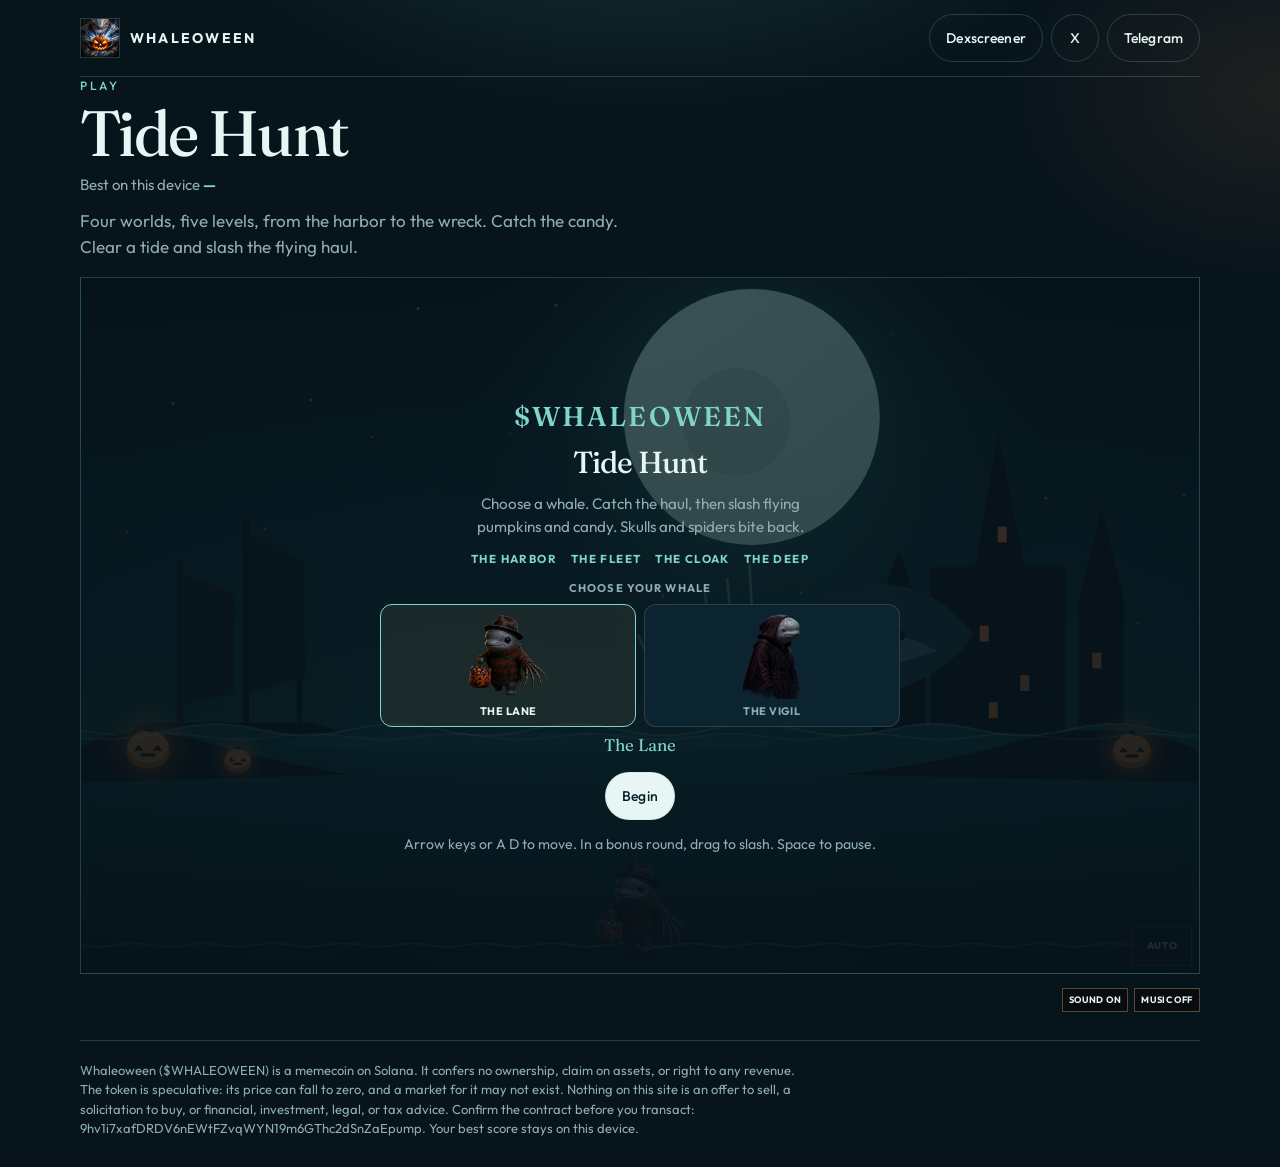
==== commit 2ee5f849: "Make the score card download the clear first step before sharing on X. Co-authored-by: Cursor <curso" ====
--- a/play/index.html
+++ b/play/index.html
@@ -113,9 +113,10 @@
             <label class="score-name" for="score-name">Your name</label>
             <input id="score-name" type="text" name="player" maxlength="24" placeholder="Add your name" autocomplete="nickname" enterkeyhint="done" spellcheck="false">
             <p class="score-tags">#Whaleoween #Tidehunt #beatmyscore</p>
+            <p class="score-steps" id="score-steps">Download your score card, then share it on X.</p>
             <div class="score-share">
-              <button class="btn" type="button" id="btn-share-x">Share on X</button>
-              <button class="btn btn-ghost" type="button" id="btn-download-card">Download card</button>
+              <button class="btn" type="button" id="btn-download-card">1. Download score card</button>
+              <button class="btn btn-share" type="button" id="btn-share-x">2. Share on X</button>
             </div>
             <p class="score-share-note" id="score-share-note" aria-live="polite"></p>
           </section>
--- a/play/game.css
+++ b/play/game.css
@@ -451,21 +451,36 @@
 }
 #score-name::placeholder { color: var(--muted); }
 .score-tags {
-  margin: 0.75rem 0 0.85rem;
+  margin: 0.75rem 0 0.55rem;
   color: var(--gold);
   font-size: 14px;
   line-height: 1.4;
   overflow-wrap: anywhere;
 }
+.score-steps {
+  margin: 0 auto 0.75rem;
+  max-width: 26rem;
+  color: var(--cream);
+  font-size: 16px;
+  font-weight: 500;
+  line-height: 1.4;
+}
 .score-share {
-  display: flex;
-  flex-wrap: wrap;
-  justify-content: center;
-  gap: 0.5rem;
+  display: grid;
+  gap: 0.65rem;
+  width: min(420px, 100%);
+  margin: 0 auto;
 }
 .score-share .btn {
-  min-width: min(100%, 180px);
-  min-height: 48px;
+  width: 100%;
+  min-height: 52px;
+  font-size: 16px;
+  font-weight: 700;
+}
+.score-share .btn-share {
+  background: transparent;
+  color: var(--cream);
+  border-color: var(--gold);
 }
 .score-share-note {
   margin: 0.65rem 0 0;
@@ -647,8 +662,17 @@
     min-height: 52px;
     font-size: 0.95rem;
   }
-  .score-share { flex-direction: column; align-items: stretch; }
-  .score-share .btn { width: 100%; }
+  .score-share-panel { flex: none; }
+  body.is-over main {
+    height: auto;
+    min-height: calc(100svh - 4.25rem);
+    min-height: calc(100dvh - 4.25rem);
+  }
+  body.is-over .game-stage {
+    flex: none;
+    height: min(42dvh, 380px);
+    min-height: 220px;
+  }
   .game-hint { display: none; }
   .game-touch-hint:not([hidden]) { display: block; text-align: center; }
   .game-hud {
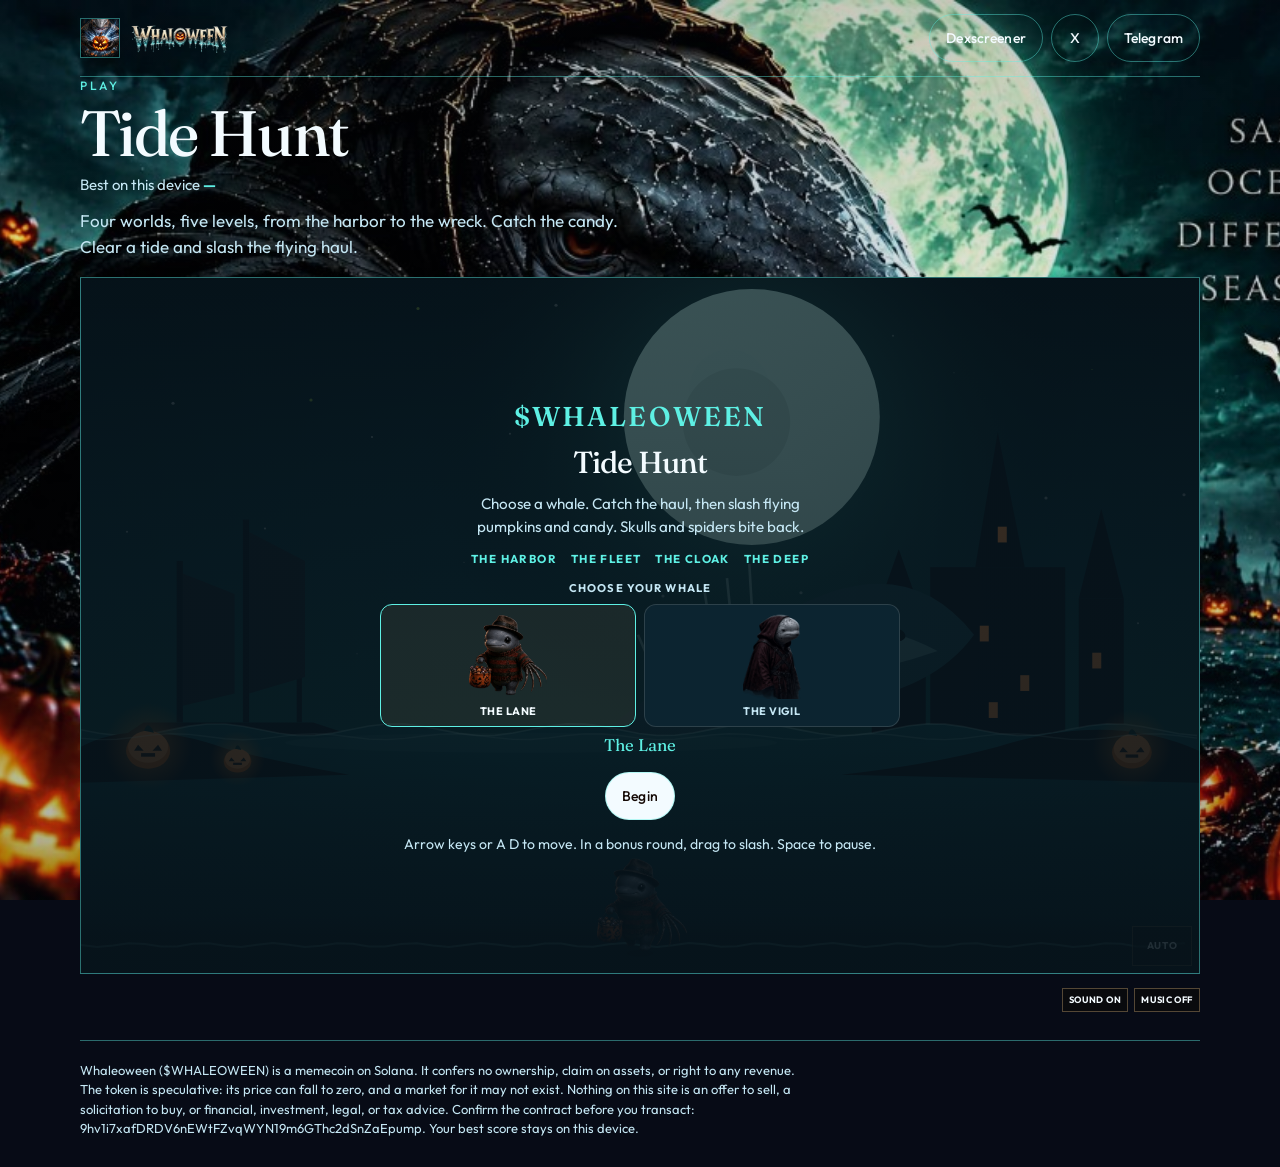
==== commit 97223798: "Refresh the night with the hooded whale painting, the icy wordmark, and teal and lantern buttons. Co" ====
--- a/play/index.html
+++ b/play/index.html
@@ -5,7 +5,7 @@
   <meta name="viewport" content="width=device-width, initial-scale=1, viewport-fit=cover">
   <title>Tide Hunt — Whaleoween</title>
   <meta name="description" content="Tide Hunt. Four ocean worlds and five levels for Whaleoween.">
-  <meta name="theme-color" content="#07141c">
+  <meta name="theme-color" content="#0b1020">
   <meta name="color-scheme" content="dark">
   <meta name="apple-mobile-web-app-status-bar-style" content="black-translucent">
   <link rel="icon" href="data:image/svg+xml,%3Csvg xmlns='http://www.w3.org/2000/svg' viewBox='0 0 32 32'%3E%3Crect width='32' height='32' fill='%230c0b0a'/%3E%3Ctext x='16' y='22' text-anchor='middle' font-size='16' fill='%23f6f1e8' font-family='Georgia'%3EW%3C/text%3E%3C/svg%3E">
@@ -17,7 +17,7 @@
 <body>
   <div class="page">
     <header>
-      <a class="brand" href="../"><img src="../assets/mark.jpg" width="600" height="600" alt="">Whaleoween</a>
+      <a class="brand" href="../"><img class="brand-mark" src="../assets/mark.jpg" width="600" height="600" alt=""><img class="brand-word" src="../assets/wordmark.png" alt="Whaleoween"></a>
       <nav class="nav" aria-label="Whaleoween">
         <a class="btn" href="https://dexscreener.com/solana/9hv1i7xafDRDV6nEWtFZvqWYN19m6GThc2dSnZaEpump" target="_blank" rel="noopener noreferrer">Dexscreener<span class="sr"> (opens in a new tab)</span></a>
         <a class="btn" href="https://x.com/i/communities/2011205966444847116" target="_blank" rel="noopener noreferrer">X<span class="sr"> (opens in a new tab)</span></a>
--- a/play/game.css
+++ b/play/game.css
@@ -1,12 +1,12 @@
 :root {
-  --bg: #07141c;
-  --fg: #e7f6f4;
-  --cream: #e7f6f4;
-  --muted: #8fadb3;
-  --gold: #7fd4cb;
-  --accent: #e8843a;
-  --ink: #062027;
-  --line: rgba(127, 212, 203, 0.22);
+  --bg: #070b16;
+  --fg: #f3fbff;
+  --cream: #f3fbff;
+  --muted: #c5e7f4;
+  --gold: #5ef0e4;
+  --accent: #ff8a1e;
+  --ink: #140804;
+  --line: rgba(94, 240, 228, 0.42);
   --pumpkin: #e07a22;
   --candy: #f0d7a2;
   --curse: #d45b6a;
@@ -22,19 +22,27 @@
 html {
   -webkit-text-size-adjust: 100%;
   text-size-adjust: 100%;
+  background: var(--bg);
 }
 
 body {
   margin: 0;
-  background:
-    radial-gradient(820px 440px at 50% -12%, rgba(127, 212, 203, 0.16), transparent 58%),
-    radial-gradient(520px 360px at 100% 8%, rgba(232, 132, 58, 0.1), transparent 55%),
-    var(--bg);
+  background: transparent;
   color: var(--cream);
   font-family: var(--font-body);
   font-size: 17px;
   line-height: 1.5;
   -webkit-font-smoothing: antialiased;
+}
+body::before {
+  content: "";
+  position: fixed;
+  inset: 0;
+  z-index: 0;
+  background:
+    linear-gradient(180deg, rgba(5, 8, 18, 0.22) 0%, rgba(5, 8, 18, 0.08) 42%, rgba(5, 8, 18, 0.34) 100%),
+    url("../assets/main-bg.jpg") center center / cover no-repeat;
+  pointer-events: none;
 }
 
 a { color: inherit; }
@@ -92,7 +100,7 @@
   text-decoration: none;
   color: inherit;
 }
-.brand img {
+.brand img.brand-mark {
   width: 40px;
   height: 40px;
   max-width: 40px;
@@ -100,6 +108,15 @@
   object-fit: contain;
   background: transparent;
   border: 1px solid var(--line);
+}
+.brand-word {
+  width: auto;
+  height: 36px;
+  max-width: min(240px, 52vw);
+  object-fit: contain;
+  object-position: left center;
+  background: transparent;
+  border: 0;
 }
 
 .nav { display: flex; flex-wrap: wrap; gap: 8px; }
@@ -625,7 +642,8 @@
     padding-bottom: 8px;
   }
   .brand { font-size: 12px; letter-spacing: 0.08em; }
-  .brand img { width: 32px; height: 32px; max-width: 32px; }
+  .brand img.brand-mark { width: 32px; height: 32px; max-width: 32px; }
+  .brand-word { height: 30px; }
   .nav { flex-wrap: nowrap; gap: 4px; }
   main {
     display: flex;
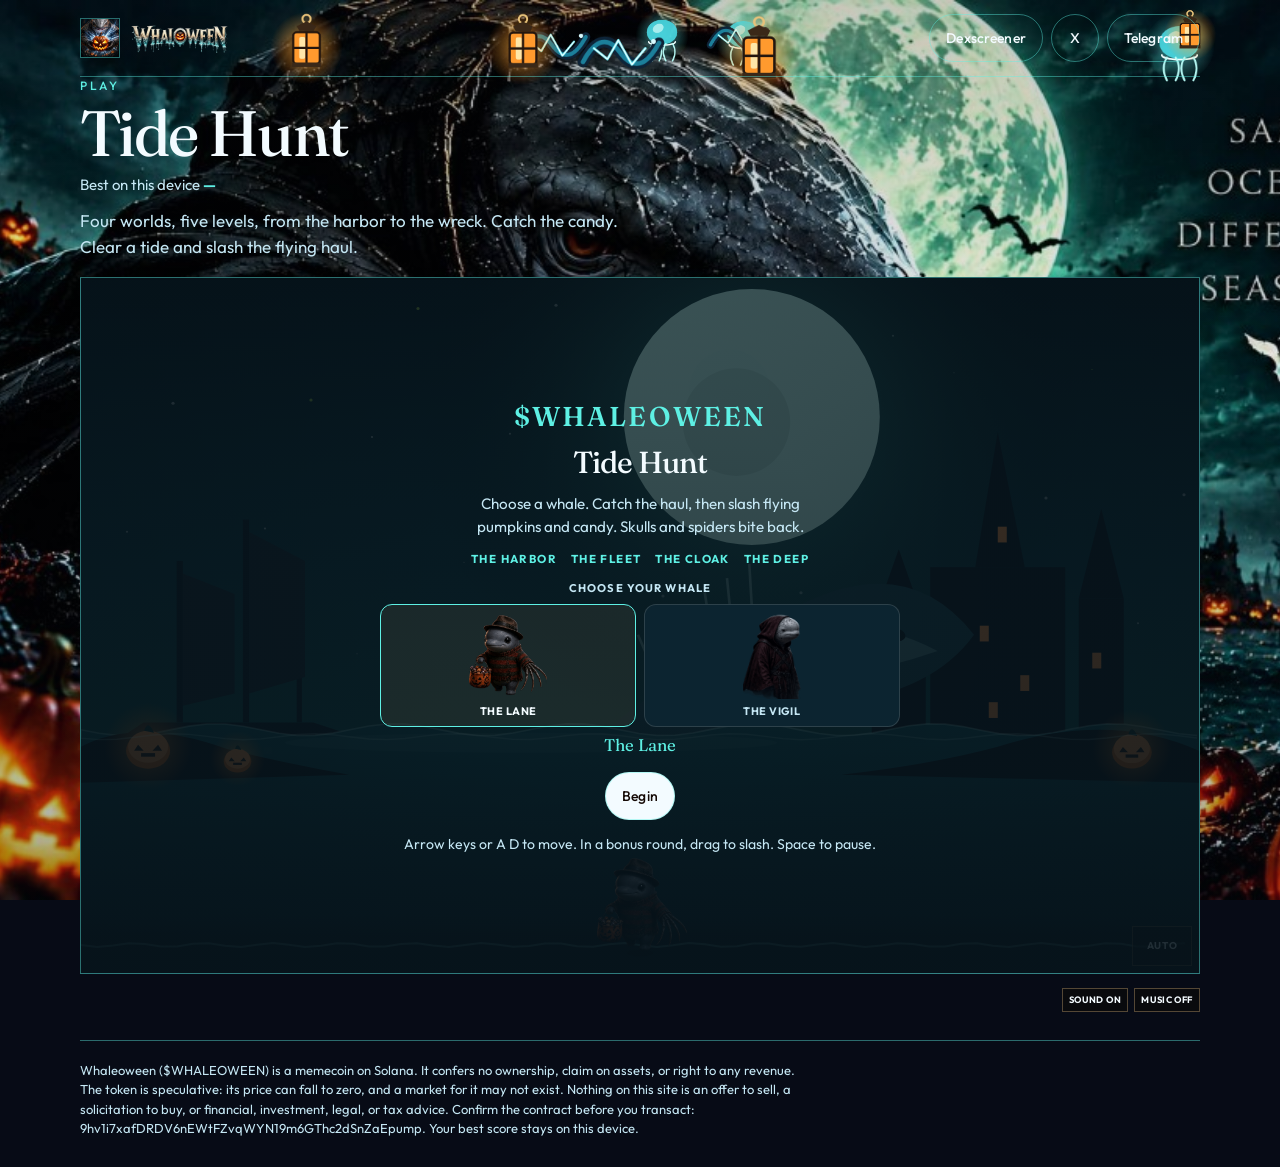
==== commit 97b9c339: "Keep the header links across the screen, open the Whaleoween Telegram, and make the sprites fall on " ====
--- a/play/index.html
+++ b/play/index.html
@@ -21,7 +21,7 @@
       <nav class="nav" aria-label="Whaleoween">
         <a class="btn" href="https://dexscreener.com/solana/9hv1i7xafDRDV6nEWtFZvqWYN19m6GThc2dSnZaEpump" target="_blank" rel="noopener noreferrer">Dexscreener<span class="sr"> (opens in a new tab)</span></a>
         <a class="btn" href="https://x.com/i/communities/2011205966444847116" target="_blank" rel="noopener noreferrer">X<span class="sr"> (opens in a new tab)</span></a>
-        <a class="btn" href="https://t.me/getreadygo12" target="_blank" rel="noopener noreferrer">Telegram<span class="sr"> (opens in a new tab)</span></a>
+        <a class="btn" href="https://t.me/WHALEOWEEN" target="_blank" rel="noopener noreferrer">Telegram<span class="sr"> (opens in a new tab)</span></a>
       </nav>
     </header>
     <main>
--- a/play/game.css
+++ b/play/game.css
@@ -641,10 +641,11 @@
     padding-top: max(8px, env(safe-area-inset-top));
     padding-bottom: 8px;
   }
-  .brand { font-size: 12px; letter-spacing: 0.08em; }
+  .brand { font-size: 12px; letter-spacing: 0.08em; min-width: 0; }
   .brand img.brand-mark { width: 32px; height: 32px; max-width: 32px; }
-  .brand-word { height: 30px; }
-  .nav { flex-wrap: nowrap; gap: 4px; }
+  .brand-word { height: 28px; max-width: min(140px, 34vw); }
+  .nav { flex: 1 1 auto; flex-wrap: nowrap; justify-content: flex-end; gap: 4px; min-width: 0; }
+  .nav .btn { min-height: 40px; padding: 0 8px; font-size: 12px; white-space: nowrap; }
   main {
     display: flex;
     flex-direction: column;
@@ -697,7 +698,11 @@
     top: 0.55rem;
     width: min(calc(100% - 1rem), 520px);
   }
-  .nav .btn { min-height: 40px; padding: 0 8px; font-size: 12px; }
+}
+
+@media (max-width: 380px) {
+  .nav .btn { padding: 0 6px; font-size: 11px; }
+  .brand-word { max-width: 28vw; }
 }
 
 @media (prefers-reduced-motion: reduce) {
